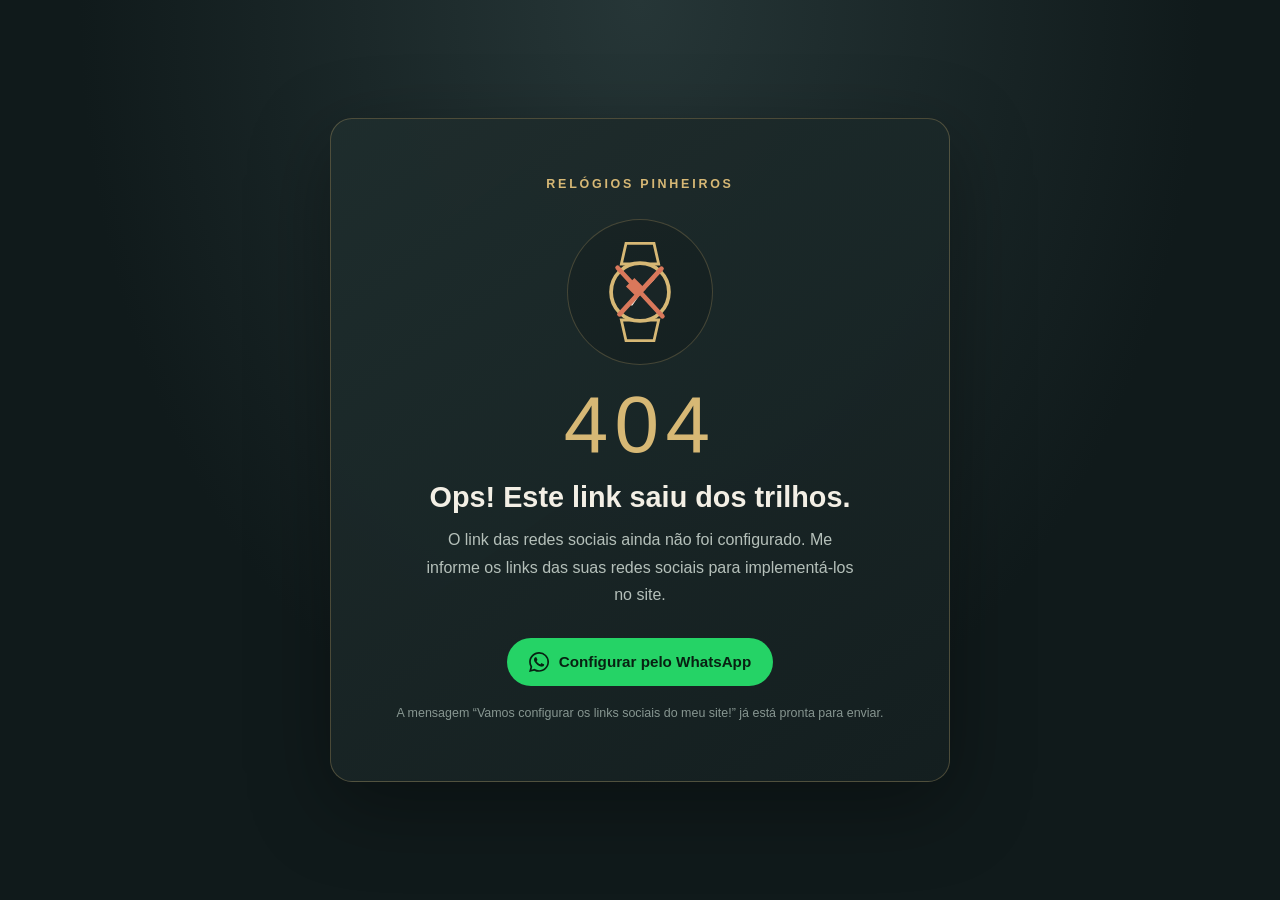
==== relojos-pinheiros/link-social.html @ 1e27bbeb "Add files via upload" ====
<!DOCTYPE html>
<html lang="pt-BR">
<head>
	<meta charset="UTF-8">
	<meta name="viewport" content="width=device-width, initial-scale=1.0">
	<meta name="theme-color" content="#101a1b">
	<title>404 — Relógios Pinheiros</title>
    <link rel="icon" type="image/png" sizes="64x64" href="assets/favicon.png" />
	<style>
		:root {
			color-scheme: dark;
			--bg: #101a1b;
			--panel: #192526;
			--gold: #d7b875;
			--cream: #f3efe5;
			--muted: #b5c0ba;
		}

		* { box-sizing: border-box; }

		body {
			margin: 0;
			min-height: 100vh;
			display: grid;
			place-items: center;
			padding: 28px 18px;
			background: radial-gradient(ellipse at 50% 0%, #263637 0, var(--bg) 62%);
			color: var(--cream);
			font-family: Arial, Helvetica, sans-serif;
		}

		main {
			width: min(100%, 620px);
			padding: clamp(30px, 7vw, 58px) clamp(22px, 7vw, 64px);
			border: 1px solid rgba(215, 184, 117, .28);
			border-radius: 22px;
			background: linear-gradient(145deg, rgba(31, 45, 45, .97), rgba(20, 31, 32, .98));
			box-shadow: 0 24px 80px rgba(0, 0, 0, .35);
			text-align: center;
		}

		.brand {
			margin: 0 0 28px;
			color: var(--gold);
			font-size: .78rem;
			font-weight: 700;
			letter-spacing: .22em;
			text-transform: uppercase;
		}

		.watch {
			width: 146px;
			height: 146px;
			margin: 0 auto 20px;
			display: grid;
			place-items: center;
			border: 1px solid rgba(215, 184, 117, .24);
			border-radius: 50%;
			background: rgba(0, 0, 0, .14);
		}

		.watch svg { width: 112px; height: 112px; }

		.error-code {
			margin: 0;
			color: var(--gold);
			font-size: clamp(3.2rem, 12vw, 5rem);
			line-height: 1;
			letter-spacing: .08em;
		}

		h1 {
			margin: 16px 0 12px;
			font-size: clamp(1.35rem, 4vw, 1.8rem);
		}

		.message {
			max-width: 440px;
			margin: 0 auto;
			color: var(--muted);
			font-size: 1rem;
			line-height: 1.7;
		}

		.whatsapp {
			display: inline-flex;
			align-items: center;
			justify-content: center;
			gap: 10px;
			margin-top: 30px;
			padding: 14px 22px;
			border-radius: 999px;
			background: #25d366;
			color: #082112;
			font-size: .95rem;
			font-weight: 700;
			text-decoration: none;
			transition: transform .2s ease, background .2s ease;
		}

		.whatsapp:hover { transform: translateY(-2px); background: #40e47b; }
		.whatsapp:focus-visible { outline: 3px solid var(--cream); outline-offset: 4px; }
		.whatsapp svg { width: 20px; height: 20px; fill: currentColor; }

		.note {
			margin: 18px 0 0;
			color: #879691;
			font-size: .78rem;
			line-height: 1.5;
		}
	</style>
</head>
<body>
	<main>
		<p class="brand">Relógios Pinheiros</p>
		<div class="watch" aria-hidden="true">
			<svg viewBox="0 0 120 120" fill="none" xmlns="http://www.w3.org/2000/svg">
				<path d="M45 8h30l5 22H40l5-22Zm-5 82h40l-5 22H45l-5-22Z" stroke="#D7B875" stroke-width="3"/>
				<circle cx="60" cy="60" r="31" fill="#192526" stroke="#D7B875" stroke-width="4"/>
				<circle cx="60" cy="60" r="3" fill="#D7B875"/>
				<path d="m60 60 14-14M60 60l-9 13" stroke="#F3EFE5" stroke-width="3" stroke-linecap="round"/>
				<path d="m36 34 48 52M83 35 38 84" stroke="#D9785B" stroke-width="5" stroke-linecap="round"/>
				<path d="m54 45 12 12-9 9-12-12 9-9Z" fill="#D9785B"/>
			</svg>
		</div>
		<p class="error-code">404</p>
		<h1>Ops! Este link saiu dos trilhos.</h1>
		<p class="message">O link das redes sociais ainda não foi configurado. Me informe os links das suas redes sociais para implementá-los no site.</p>
		<a class="whatsapp" href="https://wa.me/5511937705372?text=Vamos%20configurar%20os%20links%20sociais%20do%20meu%20site!" target="_blank" rel="noopener noreferrer" aria-label="Abrir WhatsApp com mensagem para configurar os links sociais">
			<svg viewBox="0 0 24 24" aria-hidden="true"><path d="M20.52 3.48A11.86 11.86 0 0 0 12.08 0C5.5 0 .14 5.35.14 11.93c0 2.1.55 4.15 1.6 5.96L.05 24l6.26-1.64a11.9 11.9 0 0 0 5.76 1.47h.01c6.57 0 11.93-5.35 11.93-11.93 0-3.19-1.24-6.19-3.49-8.42ZM12.08 21.8h-.01a9.9 9.9 0 0 1-5.04-1.38l-.36-.21-3.72.98.99-3.63-.23-.37a9.87 9.87 0 0 1-1.52-5.26c0-5.47 4.45-9.92 9.9-9.92a9.85 9.85 0 0 1 7.02 2.91 9.85 9.85 0 0 1 2.9 7.02c0 5.47-4.45 9.92-9.93 9.92Zm5.44-7.43c-.3-.15-1.77-.87-2.04-.97-.27-.1-.47-.15-.67.15-.2.3-.77.97-.94 1.17-.17.2-.35.22-.65.07-.3-.15-1.26-.47-2.4-1.5-.89-.79-1.49-1.77-1.66-2.07-.18-.3-.02-.46.13-.61.13-.13.3-.35.45-.52.15-.17.2-.3.3-.5.1-.2.05-.37-.03-.52-.07-.15-.67-1.62-.92-2.22-.24-.58-.49-.5-.67-.51h-.57c-.2 0-.52.07-.8.37-.27.3-1.04 1.02-1.04 2.49s1.07 2.89 1.22 3.09c.15.2 2.1 3.2 5.08 4.49.71.3 1.27.49 1.7.63.72.23 1.37.2 1.89.12.58-.09 1.77-.72 2.02-1.42.25-.7.25-1.3.17-1.42-.07-.13-.27-.2-.57-.35Z"/></svg>
			Configurar pelo WhatsApp
		</a>
		<p class="note">A mensagem “Vamos configurar os links sociais do meu site!” já está pronta para enviar.</p>
	</main>
</body>
</html>
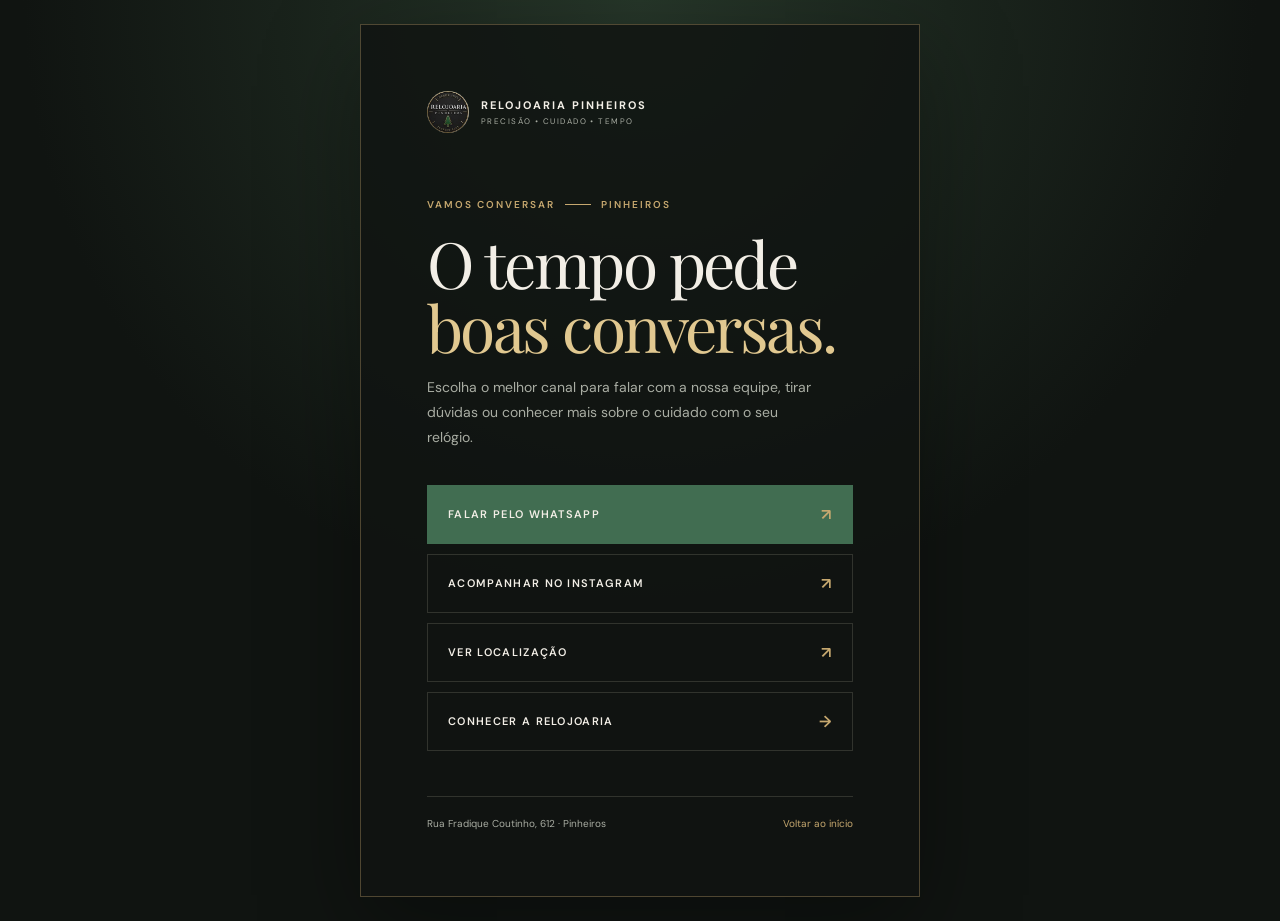
==== commit 256ae611: "Reformular site da relojoaria com experiência profissional" ====
--- a/relojos-pinheiros/link-social.html
+++ b/relojos-pinheiros/link-social.html
@@ -1,136 +1,53 @@
-<!DOCTYPE html>
-<html lang="pt-BR">
-<head>
-	<meta charset="UTF-8">
-	<meta name="viewport" content="width=device-width, initial-scale=1.0">
-	<meta name="theme-color" content="#101a1b">
-	<title>404 — Relógios Pinheiros</title>
-    <link rel="icon" type="image/png" sizes="64x64" href="assets/favicon.png" />
-	<style>
-		:root {
-			color-scheme: dark;
-			--bg: #101a1b;
-			--panel: #192526;
-			--gold: #d7b875;
-			--cream: #f3efe5;
-			--muted: #b5c0ba;
-		}
-
-		* { box-sizing: border-box; }
-
-		body {
-			margin: 0;
-			min-height: 100vh;
-			display: grid;
-			place-items: center;
-			padding: 28px 18px;
-			background: radial-gradient(ellipse at 50% 0%, #263637 0, var(--bg) 62%);
-			color: var(--cream);
-			font-family: Arial, Helvetica, sans-serif;
-		}
-
-		main {
-			width: min(100%, 620px);
-			padding: clamp(30px, 7vw, 58px) clamp(22px, 7vw, 64px);
-			border: 1px solid rgba(215, 184, 117, .28);
-			border-radius: 22px;
-			background: linear-gradient(145deg, rgba(31, 45, 45, .97), rgba(20, 31, 32, .98));
-			box-shadow: 0 24px 80px rgba(0, 0, 0, .35);
-			text-align: center;
-		}
-
-		.brand {
-			margin: 0 0 28px;
-			color: var(--gold);
-			font-size: .78rem;
-			font-weight: 700;
-			letter-spacing: .22em;
-			text-transform: uppercase;
-		}
-
-		.watch {
-			width: 146px;
-			height: 146px;
-			margin: 0 auto 20px;
-			display: grid;
-			place-items: center;
-			border: 1px solid rgba(215, 184, 117, .24);
-			border-radius: 50%;
-			background: rgba(0, 0, 0, .14);
-		}
-
-		.watch svg { width: 112px; height: 112px; }
-
-		.error-code {
-			margin: 0;
-			color: var(--gold);
-			font-size: clamp(3.2rem, 12vw, 5rem);
-			line-height: 1;
-			letter-spacing: .08em;
-		}
-
-		h1 {
-			margin: 16px 0 12px;
-			font-size: clamp(1.35rem, 4vw, 1.8rem);
-		}
-
-		.message {
-			max-width: 440px;
-			margin: 0 auto;
-			color: var(--muted);
-			font-size: 1rem;
-			line-height: 1.7;
-		}
-
-		.whatsapp {
-			display: inline-flex;
-			align-items: center;
-			justify-content: center;
-			gap: 10px;
-			margin-top: 30px;
-			padding: 14px 22px;
-			border-radius: 999px;
-			background: #25d366;
-			color: #082112;
-			font-size: .95rem;
-			font-weight: 700;
-			text-decoration: none;
-			transition: transform .2s ease, background .2s ease;
-		}
-
-		.whatsapp:hover { transform: translateY(-2px); background: #40e47b; }
-		.whatsapp:focus-visible { outline: 3px solid var(--cream); outline-offset: 4px; }
-		.whatsapp svg { width: 20px; height: 20px; fill: currentColor; }
-
-		.note {
-			margin: 18px 0 0;
-			color: #879691;
-			font-size: .78rem;
-			line-height: 1.5;
-		}
-	</style>
-</head>
-<body>
-	<main>
-		<p class="brand">Relógios Pinheiros</p>
-		<div class="watch" aria-hidden="true">
-			<svg viewBox="0 0 120 120" fill="none" xmlns="http://www.w3.org/2000/svg">
-				<path d="M45 8h30l5 22H40l5-22Zm-5 82h40l-5 22H45l-5-22Z" stroke="#D7B875" stroke-width="3"/>
-				<circle cx="60" cy="60" r="31" fill="#192526" stroke="#D7B875" stroke-width="4"/>
-				<circle cx="60" cy="60" r="3" fill="#D7B875"/>
-				<path d="m60 60 14-14M60 60l-9 13" stroke="#F3EFE5" stroke-width="3" stroke-linecap="round"/>
-				<path d="m36 34 48 52M83 35 38 84" stroke="#D9785B" stroke-width="5" stroke-linecap="round"/>
-				<path d="m54 45 12 12-9 9-12-12 9-9Z" fill="#D9785B"/>
-			</svg>
-		</div>
-		<p class="error-code">404</p>
-		<h1>Ops! Este link saiu dos trilhos.</h1>
-		<p class="message">O link das redes sociais ainda não foi configurado. Me informe os links das suas redes sociais para implementá-los no site.</p>
-		<a class="whatsapp" href="https://wa.me/5511937705372?text=Vamos%20configurar%20os%20links%20sociais%20do%20meu%20site!" target="_blank" rel="noopener noreferrer" aria-label="Abrir WhatsApp com mensagem para configurar os links sociais">
-			<svg viewBox="0 0 24 24" aria-hidden="true"><path d="M20.52 3.48A11.86 11.86 0 0 0 12.08 0C5.5 0 .14 5.35.14 11.93c0 2.1.55 4.15 1.6 5.96L.05 24l6.26-1.64a11.9 11.9 0 0 0 5.76 1.47h.01c6.57 0 11.93-5.35 11.93-11.93 0-3.19-1.24-6.19-3.49-8.42ZM12.08 21.8h-.01a9.9 9.9 0 0 1-5.04-1.38l-.36-.21-3.72.98.99-3.63-.23-.37a9.87 9.87 0 0 1-1.52-5.26c0-5.47 4.45-9.92 9.9-9.92a9.85 9.85 0 0 1 7.02 2.91 9.85 9.85 0 0 1 2.9 7.02c0 5.47-4.45 9.92-9.93 9.92Zm5.44-7.43c-.3-.15-1.77-.87-2.04-.97-.27-.1-.47-.15-.67.15-.2.3-.77.97-.94 1.17-.17.2-.35.22-.65.07-.3-.15-1.26-.47-2.4-1.5-.89-.79-1.49-1.77-1.66-2.07-.18-.3-.02-.46.13-.61.13-.13.3-.35.45-.52.15-.17.2-.3.3-.5.1-.2.05-.37-.03-.52-.07-.15-.67-1.62-.92-2.22-.24-.58-.49-.5-.67-.51h-.57c-.2 0-.52.07-.8.37-.27.3-1.04 1.02-1.04 2.49s1.07 2.89 1.22 3.09c.15.2 2.1 3.2 5.08 4.49.71.3 1.27.49 1.7.63.72.23 1.37.2 1.89.12.58-.09 1.77-.72 2.02-1.42.25-.7.25-1.3.17-1.42-.07-.13-.27-.2-.57-.35Z"/></svg>
-			Configurar pelo WhatsApp
-		</a>
-		<p class="note">A mensagem “Vamos configurar os links sociais do meu site!” já está pronta para enviar.</p>
-	</main>
-</body>
-</html>
+<!doctype html>
+<html lang="pt-BR">
+  <head>
+    <meta charset="utf-8" />
+    <meta name="viewport" content="width=device-width, initial-scale=1" />
+    <meta name="theme-color" content="#101411" />
+    <meta name="description" content="Fale com a Relojoaria Pinheiros e acompanhe nosso trabalho em Pinheiros, São Paulo." />
+    <title>Fale com a Relojoaria Pinheiros</title>
+    <link rel="icon" type="image/png" sizes="64x64" href="assets/favicon.png" />
+    <link rel="preconnect" href="https://fonts.googleapis.com" />
+    <link rel="preconnect" href="https://fonts.gstatic.com" crossorigin />
+    <link href="https://fonts.googleapis.com/css2?family=DM+Sans:wght@400;500;600&family=Playfair+Display:wght@400;500;600&display=swap" rel="stylesheet" />
+    <style>
+      :root { --ink:#101411; --paper:#f2eee6; --muted:#a9ada3; --gold:#c6a86f; --green:#416d51; --line:rgba(222,214,193,.16); --serif:"Playfair Display",Georgia,serif; --sans:"DM Sans",Arial,sans-serif; }
+      * { box-sizing:border-box; }
+      body { min-height:100vh; display:grid; place-items:center; margin:0; padding:24px; background:radial-gradient(circle at 50% 0%,#263629 0,#101411 55%); color:var(--paper); font-family:var(--sans); }
+      main { width:min(100%,560px); padding:clamp(30px,7vw,66px); border:1px solid rgba(198,168,111,.34); background:rgba(16,20,17,.84); box-shadow:0 30px 90px rgba(0,0,0,.35); }
+      .brand { display:flex; align-items:center; gap:12px; color:var(--paper); text-decoration:none; }
+      .mark { width:42px; height:42px; border-radius:50%; object-fit:cover; }
+      .brand strong { display:block; font-size:11px; letter-spacing:.18em; }
+      .brand small { display:block; margin-top:4px; color:var(--muted); font-size:8px; letter-spacing:.18em; }
+      .eyebrow { display:flex; align-items:center; gap:10px; margin-top:65px; color:var(--gold); font-size:10px; font-weight:600; letter-spacing:.2em; text-transform:uppercase; }
+      .eyebrow span { width:26px; height:1px; background:var(--gold); }
+      h1 { margin:20px 0 16px; font-family:var(--serif); font-size:clamp(42px,10vw,64px); font-weight:400; line-height:1; letter-spacing:-.04em; }
+      h1 em { color:#e1c890; font-style:normal; }
+      .intro { max-width:390px; margin:0 0 34px; color:var(--muted); font-size:14px; line-height:1.8; }
+      .links { display:grid; gap:10px; }
+      .link { display:flex; align-items:center; justify-content:space-between; gap:16px; padding:18px 20px; border:1px solid var(--line); color:var(--paper); font-size:11px; font-weight:600; letter-spacing:.12em; text-decoration:none; text-transform:uppercase; transition:background .2s ease,border-color .2s ease,transform .2s ease; }
+      .link span { color:var(--gold); font-size:16px; }
+      .link:hover { border-color:var(--gold); background:rgba(198,168,111,.08); transform:translateX(3px); }
+      .link--primary { border-color:transparent; background:var(--green); }
+      .link--primary:hover { border-color:transparent; background:#5e8c6b; }
+      footer { display:flex; justify-content:space-between; gap:15px; margin-top:45px; padding-top:20px; border-top:1px solid var(--line); color:var(--muted); font-size:10px; }
+      footer a { color:var(--gold); text-decoration:none; }
+      @media (max-width:480px) { body { padding:14px; } main { padding:30px 22px; } .eyebrow { margin-top:50px; } footer { flex-direction:column; } }
+    </style>
+  </head>
+  <body>
+    <main>
+      <a class="brand" href="index.html" aria-label="Voltar para a Relojoaria Pinheiros"><img class="mark" src="assets/logotipo.jpg" alt="" /><span><strong>RELOJOARIA PINHEIROS</strong><small>PRECISÃO <i>•</i> CUIDADO <i>•</i> TEMPO</small></span></a>
+      <div class="eyebrow">Vamos conversar <span></span> Pinheiros</div>
+      <h1>O tempo pede<br /><em>boas conversas.</em></h1>
+      <p class="intro">Escolha o melhor canal para falar com a nossa equipe, tirar dúvidas ou conhecer mais sobre o cuidado com o seu relógio.</p>
+      <div class="links">
+        <a class="link link--primary" href="https://wa.me/5511952146521?text=Ol%C3%A1!%20Tudo%20bem%3F%20Gostaria%20de%20conhecer%20os%20modelos%20e%20servi%C3%A7os%20da%20relojoaria." target="_blank" rel="noopener noreferrer">Falar pelo WhatsApp <span aria-hidden="true">↗</span></a>
+        <a class="link" href="https://www.instagram.com/relojoariapinheiros/" target="_blank" rel="noopener noreferrer">Acompanhar no Instagram <span aria-hidden="true">↗</span></a>
+        <a class="link" href="https://www.google.com/maps/place/R.+Fradique+Coutinho,+612+-+Pinheiros,+S%C3%A3o+Paulo+-+SP,+05416-000/" target="_blank" rel="noopener noreferrer">Ver localização <span aria-hidden="true">↗</span></a>
+        <a class="link" href="index.html">Conhecer a relojoaria <span aria-hidden="true">→</span></a>
+      </div>
+      <footer><span>Rua Fradique Coutinho, 612 · Pinheiros</span><a href="index.html">Voltar ao início</a></footer>
+    </main>
+  </body>
+</html>
